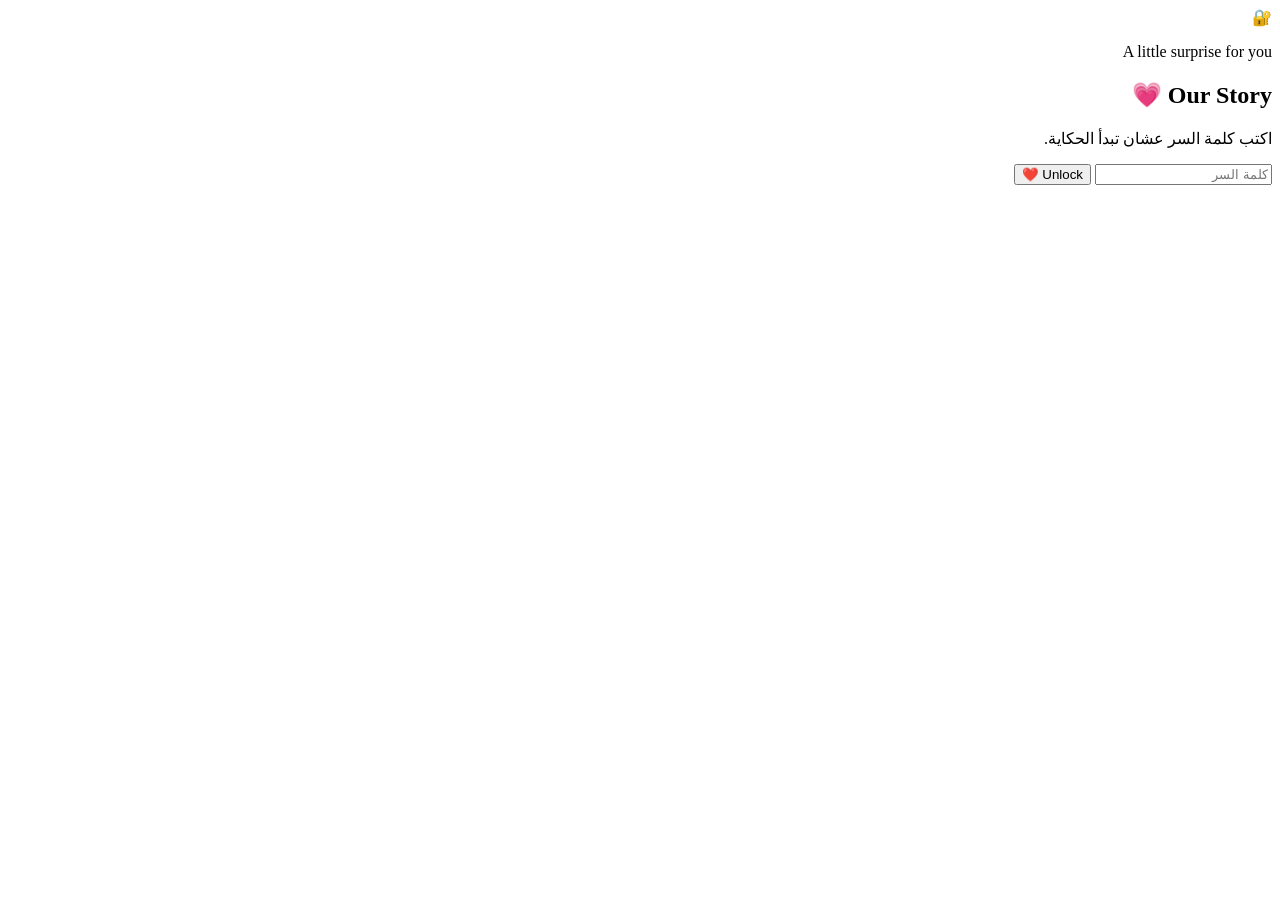
==== index.html @ 0299e7c4 "Add files via upload" ====
<!DOCTYPE html>
<html lang="ar" dir="rtl">
<head>
<meta charset="UTF-8">
<meta name="viewport" content="width=device-width, initial-scale=1.0">
<meta name="theme-color" content="#ffdce9">
<title>Our Story 💗</title>
<link rel="preconnect" href="https://fonts.googleapis.com">
<link rel="preconnect" href="https://fonts.gstatic.com" crossorigin>
<link href="https://fonts.googleapis.com/css2?family=Cairo:wght@400;600;700;800&display=swap" rel="stylesheet">
<link rel="stylesheet" href="style.css">
</head>
<body>
<div id="hearts"></div>

<main class="page">
  <section class="screen active">
    <div class="card center">
      <div class="lock">🔐</div>
      <p class="eyebrow">A little surprise for you</p>
      <h1>Our Story 💗</h1>
      <p>اكتب كلمة السر عشان تبدأ الحكاية.</p>
      <input id="password" type="password" placeholder="كلمة السر">
      <button class="btn" onclick="unlock()">Unlock ❤️</button>
      <small id="error"></small>
    </div>
  </section>
</main>

<script src="script.js"></script>
</body>
</html>
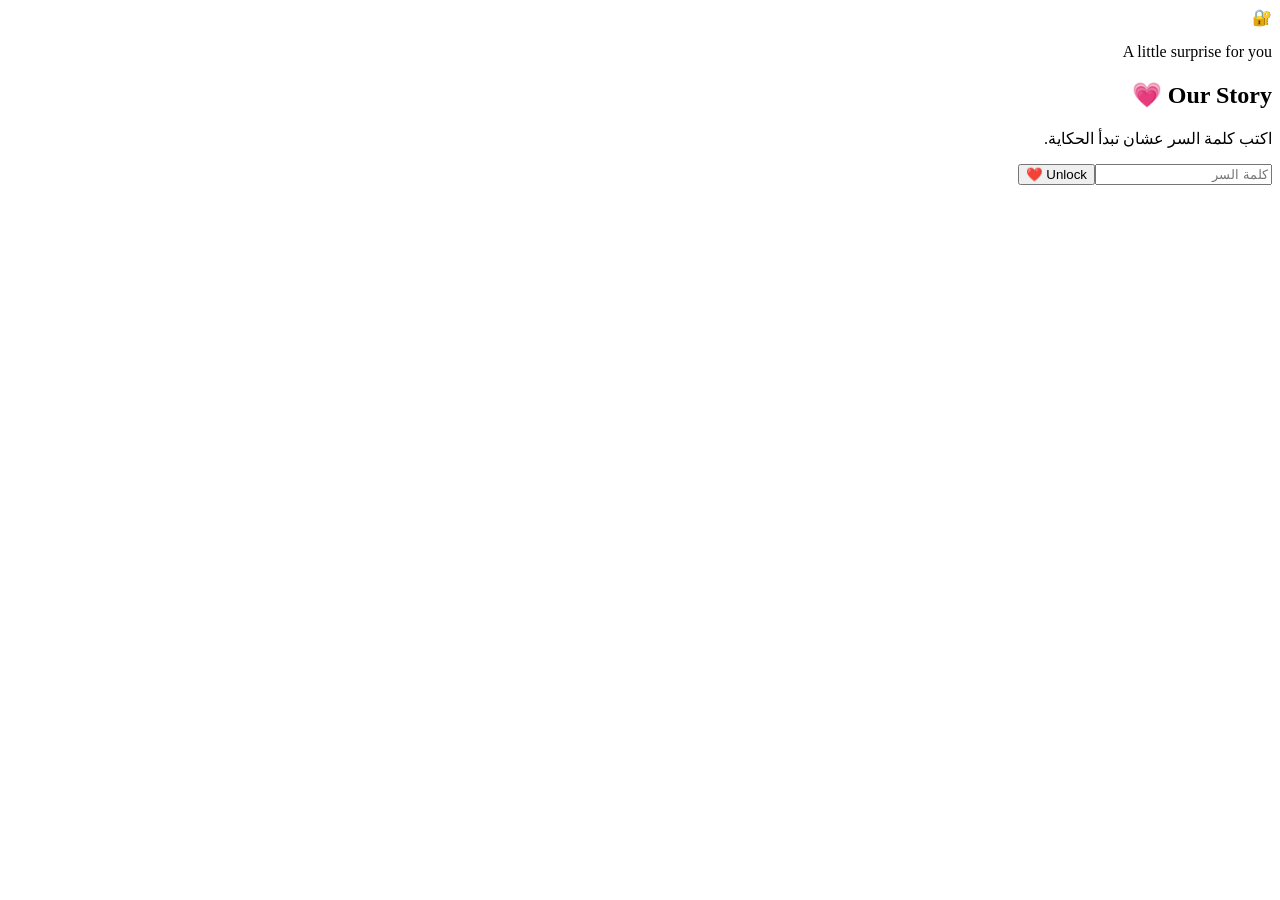
==== commit 4b52f8b7: "Add files via upload" ====
--- a/index.html
+++ b/index.html
@@ -1,32 +1 @@
-<!DOCTYPE html>
-<html lang="ar" dir="rtl">
-<head>
-<meta charset="UTF-8">
-<meta name="viewport" content="width=device-width, initial-scale=1.0">
-<meta name="theme-color" content="#ffdce9">
-<title>Our Story 💗</title>
-<link rel="preconnect" href="https://fonts.googleapis.com">
-<link rel="preconnect" href="https://fonts.gstatic.com" crossorigin>
-<link href="https://fonts.googleapis.com/css2?family=Cairo:wght@400;600;700;800&display=swap" rel="stylesheet">
-<link rel="stylesheet" href="style.css">
-</head>
-<body>
-<div id="hearts"></div>
-
-<main class="page">
-  <section class="screen active">
-    <div class="card center">
-      <div class="lock">🔐</div>
-      <p class="eyebrow">A little surprise for you</p>
-      <h1>Our Story 💗</h1>
-      <p>اكتب كلمة السر عشان تبدأ الحكاية.</p>
-      <input id="password" type="password" placeholder="كلمة السر">
-      <button class="btn" onclick="unlock()">Unlock ❤️</button>
-      <small id="error"></small>
-    </div>
-  </section>
-</main>
-
-<script src="script.js"></script>
-</body>
-</html>+<!DOCTYPE html><html lang="ar" dir="rtl"><head><meta charset="UTF-8"><meta name="viewport" content="width=device-width,initial-scale=1.0"><title>Our Story 💗</title><link rel="preconnect" href="https://fonts.googleapis.com"><link rel="preconnect" href="https://fonts.gstatic.com" crossorigin><link href="https://fonts.googleapis.com/css2?family=Cairo:wght@400;600;700;800&display=swap" rel="stylesheet"><link rel="stylesheet" href="style.css"></head><body><div id="hearts"></div><main class="page"><section class="screen"><div class="card center"><div class="lock">🔐</div><p class="eyebrow">A little surprise for you</p><h1>Our Story 💗</h1><p>اكتب كلمة السر عشان تبدأ الحكاية.</p><input id="password" type="password" placeholder="كلمة السر"><button class="btn" onclick="unlock()">Unlock ❤️</button><small id="error"></small></div></section></main><script src="script.js"></script></body></html>
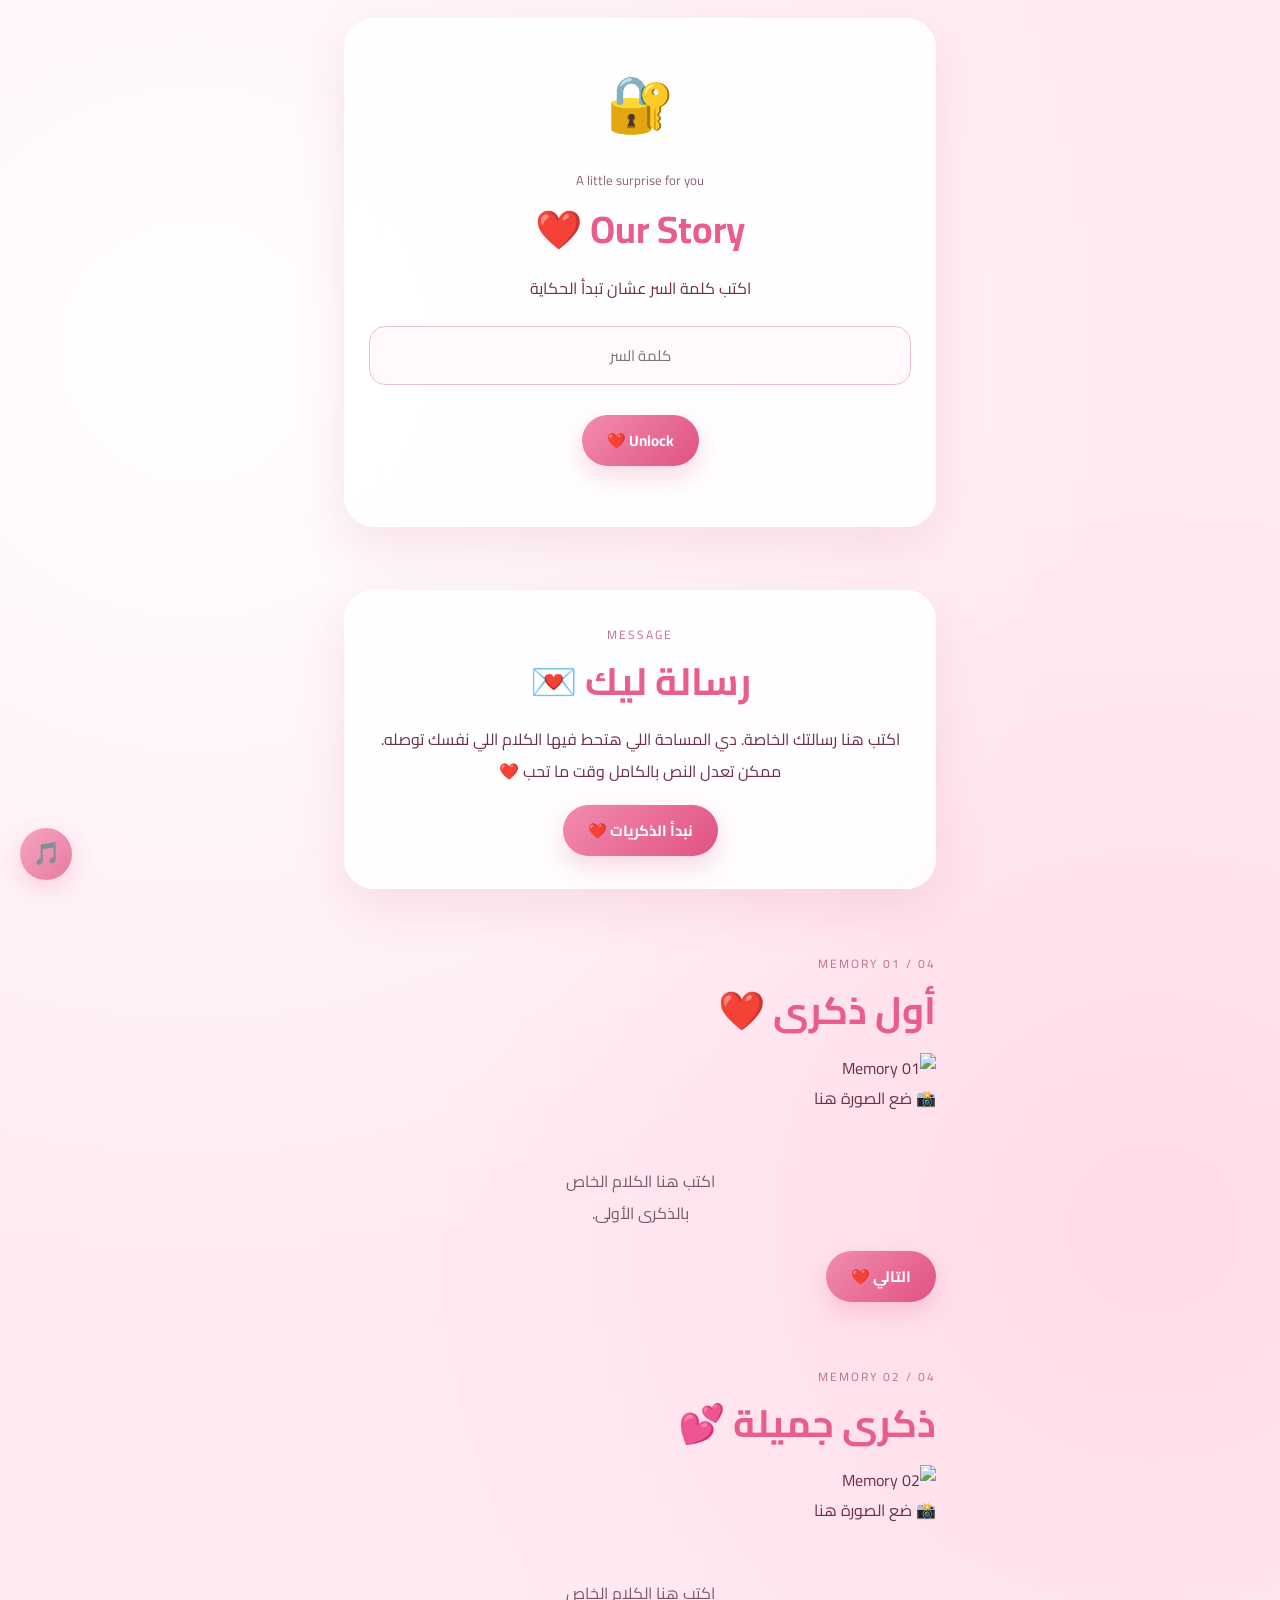
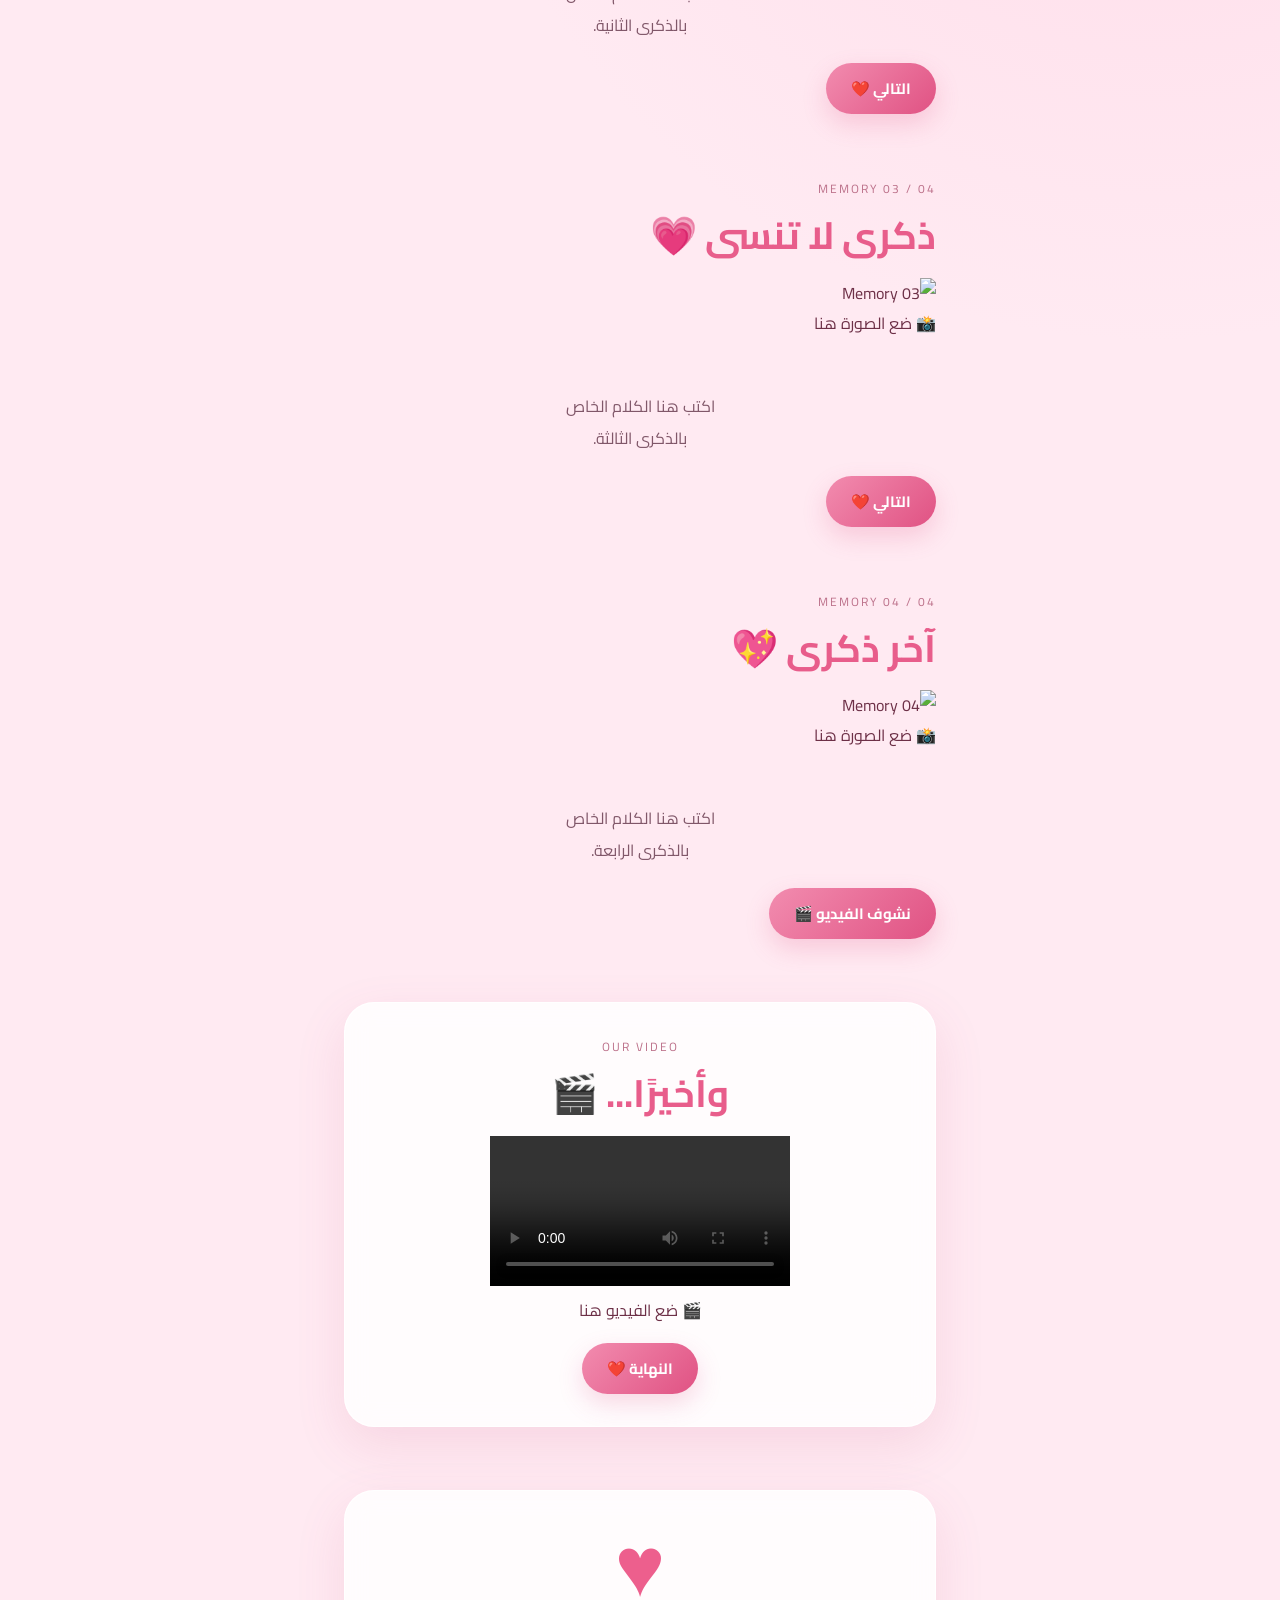
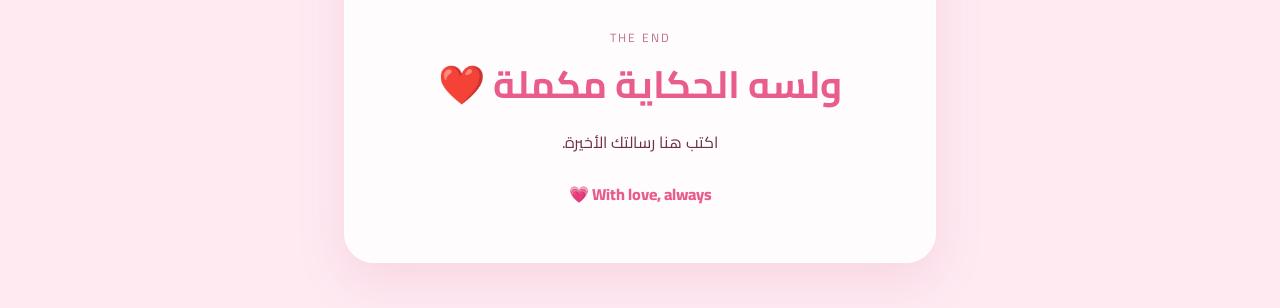
==== commit 5ed49a09: "Update index.html" ====
--- a/index.html
+++ b/index.html
@@ -1 +1,470 @@
-<!DOCTYPE html><html lang="ar" dir="rtl"><head><meta charset="UTF-8"><meta name="viewport" content="width=device-width,initial-scale=1.0"><title>Our Story 💗</title><link rel="preconnect" href="https://fonts.googleapis.com"><link rel="preconnect" href="https://fonts.gstatic.com" crossorigin><link href="https://fonts.googleapis.com/css2?family=Cairo:wght@400;600;700;800&display=swap" rel="stylesheet"><link rel="stylesheet" href="style.css"></head><body><div id="hearts"></div><main class="page"><section class="screen"><div class="card center"><div class="lock">🔐</div><p class="eyebrow">A little surprise for you</p><h1>Our Story 💗</h1><p>اكتب كلمة السر عشان تبدأ الحكاية.</p><input id="password" type="password" placeholder="كلمة السر"><button class="btn" onclick="unlock()">Unlock ❤️</button><small id="error"></small></div></section></main><script src="script.js"></script></body></html>+<!DOCTYPE html>
+<html lang="ar" dir="rtl">
+
+<head>
+
+    <meta charset="UTF-8">
+
+    <meta
+        name="viewport"
+        content="width=device-width, initial-scale=1.0"
+    >
+
+    <title>Our Story ❤️</title>
+
+    <link
+        rel="preconnect"
+        href="https://fonts.googleapis.com"
+    >
+
+    <link
+        rel="preconnect"
+        href="https://fonts.gstatic.com"
+        crossorigin
+    >
+
+    <link
+        href="https://fonts.googleapis.com/css2?family=Cairo:wght@400;600;700;800&display=swap"
+        rel="stylesheet"
+    >
+
+    <link
+        rel="stylesheet"
+        href="style.css"
+    >
+
+</head>
+
+
+<body>
+
+
+<!-- ================= Floating Hearts ================= -->
+
+<div id="hearts"></div>
+
+
+<!-- ================= Music ================= -->
+
+<audio
+    id="bgMusic"
+    src="assets/music/song.mp3"
+    loop
+    preload="auto">
+</audio>
+
+
+<!-- ================= Website ================= -->
+
+<main id="app">
+
+
+    <!-- ================= Unlock ================= -->
+
+    <section
+        class="page active"
+        id="unlockPage"
+    >
+
+        <div class="card center">
+
+            <div class="lock">
+                🔐
+            </div>
+
+            <span class="eyebrow">
+                A little surprise for you
+            </span>
+
+            <h1>
+                Our Story ❤️
+            </h1>
+
+            <p>
+                اكتب كلمة السر عشان تبدأ الحكاية
+            </p>
+
+            <input
+                type="password"
+                id="password"
+                placeholder="كلمة السر"
+            >
+
+            <button
+                class="btn"
+                id="unlockButton"
+            >
+                Unlock ❤️
+            </button>
+
+            <small id="error"></small>
+
+        </div>
+
+    </section>
+
+
+
+    <!-- ================= Message ================= -->
+
+    <section
+        class="page"
+        id="messagePage"
+    >
+
+        <div class="card center">
+
+            <span class="number">
+                MESSAGE
+            </span>
+
+            <h1>
+                رسالة ليك 💌
+            </h1>
+
+            <div class="message-text">
+
+                <p>
+                    اكتب هنا رسالتك الخاصة.
+
+                    دي المساحة اللي هتحط فيها
+                    الكلام اللي نفسك توصله.
+
+                    ممكن تعدل النص بالكامل
+                    وقت ما تحب ❤️
+                </p>
+
+            </div>
+
+            <button
+                class="btn next"
+                data-next="memory1Page"
+            >
+                نبدأ الذكريات ❤️
+            </button>
+
+        </div>
+
+    </section>
+
+
+
+    <!-- ================= Memory 1 ================= -->
+
+    <section
+        class="page"
+        id="memory1Page"
+    >
+
+        <div class="memory">
+
+            <span class="number">
+                MEMORY 01 / 04
+            </span>
+
+            <h1>
+                أول ذكرى ❤️
+            </h1>
+
+            <div class="photo">
+
+                <img
+                    src="assets/images/01.jpg"
+                    alt="Memory 01"
+                >
+
+                <div class="photo-placeholder">
+                    📸
+                    <span>
+                        ضع الصورة هنا
+                    </span>
+                </div>
+
+            </div>
+
+            <div class="memory-text">
+
+                <p>
+                    اكتب هنا الكلام الخاص
+                    بالذكرى الأولى.
+                </p>
+
+            </div>
+
+            <button
+                class="btn next"
+                data-next="memory2Page"
+            >
+                التالي ❤️
+            </button>
+
+        </div>
+
+    </section>
+
+
+
+    <!-- ================= Memory 2 ================= -->
+
+    <section
+        class="page"
+        id="memory2Page"
+    >
+
+        <div class="memory">
+
+            <span class="number">
+                MEMORY 02 / 04
+            </span>
+
+            <h1>
+                ذكرى جميلة 💕
+            </h1>
+
+            <div class="photo">
+
+                <img
+                    src="assets/images/02.jpg"
+                    alt="Memory 02"
+                >
+
+                <div class="photo-placeholder">
+                    📸
+                    <span>
+                        ضع الصورة هنا
+                    </span>
+                </div>
+
+            </div>
+
+            <div class="memory-text">
+
+                <p>
+                    اكتب هنا الكلام الخاص
+                    بالذكرى الثانية.
+                </p>
+
+            </div>
+
+            <button
+                class="btn next"
+                data-next="memory3Page"
+            >
+                التالي ❤️
+            </button>
+
+        </div>
+
+    </section>
+
+
+
+    <!-- ================= Memory 3 ================= -->
+
+    <section
+        class="page"
+        id="memory3Page"
+    >
+
+        <div class="memory">
+
+            <span class="number">
+                MEMORY 03 / 04
+            </span>
+
+            <h1>
+                ذكرى لا تنسى 💗
+            </h1>
+
+            <div class="photo">
+
+                <img
+                    src="assets/images/03.jpg"
+                    alt="Memory 03"
+                >
+
+                <div class="photo-placeholder">
+                    📸
+                    <span>
+                        ضع الصورة هنا
+                    </span>
+                </div>
+
+            </div>
+
+            <div class="memory-text">
+
+                <p>
+                    اكتب هنا الكلام الخاص
+                    بالذكرى الثالثة.
+                </p>
+
+            </div>
+
+            <button
+                class="btn next"
+                data-next="memory4Page"
+            >
+                التالي ❤️
+            </button>
+
+        </div>
+
+    </section>
+
+
+
+    <!-- ================= Memory 4 ================= -->
+
+    <section
+        class="page"
+        id="memory4Page"
+    >
+
+        <div class="memory">
+
+            <span class="number">
+                MEMORY 04 / 04
+            </span>
+
+            <h1>
+                آخر ذكرى 💖
+            </h1>
+
+            <div class="photo">
+
+                <img
+                    src="assets/images/04.jpg"
+                    alt="Memory 04"
+                >
+
+                <div class="photo-placeholder">
+                    📸
+                    <span>
+                        ضع الصورة هنا
+                    </span>
+                </div>
+
+            </div>
+
+            <div class="memory-text">
+
+                <p>
+                    اكتب هنا الكلام الخاص
+                    بالذكرى الرابعة.
+                </p>
+
+            </div>
+
+            <button
+                class="btn next"
+                data-next="videoPage"
+            >
+                نشوف الفيديو 🎬
+            </button>
+
+        </div>
+
+    </section>
+
+
+
+    <!-- ================= Video ================= -->
+
+    <section
+        class="page"
+        id="videoPage"
+    >
+
+        <div class="card center">
+
+            <span class="number">
+                OUR VIDEO
+            </span>
+
+            <h1>
+                وأخيرًا... 🎬
+            </h1>
+
+            <div class="video-box">
+
+                <video
+                    id="storyVideo"
+                    controls
+                    playsinline
+                    preload="metadata"
+                >
+
+                    <source
+                        src="assets/videos/video.mp4"
+                        type="video/mp4"
+                    >
+
+                    المتصفح لا يدعم تشغيل الفيديو.
+
+                </video>
+
+                <div class="video-placeholder">
+                    🎬
+                    <span>
+                        ضع الفيديو هنا
+                    </span>
+                </div>
+
+            </div>
+
+            <button
+                class="btn next"
+                data-next="finalPage"
+            >
+                النهاية ❤️
+            </button>
+
+        </div>
+
+    </section>
+
+
+
+    <!-- ================= Final ================= -->
+
+    <section
+        class="page"
+        id="finalPage"
+    >
+
+        <div class="card center">
+
+            <div class="big-heart">
+                ♥
+            </div>
+
+            <span class="number">
+                THE END
+            </span>
+
+            <h1>
+                ولسه الحكاية مكملة ❤️
+            </h1>
+
+            <p>
+                اكتب هنا رسالتك الأخيرة.
+            </p>
+
+            <p class="signature">
+                With love, always 💗
+            </p>
+
+        </div>
+
+    </section>
+
+
+</main>
+
+
+<script src="script.js"></script>
+
+</body>
+
+</html>
--- a/style.css
+++ b/style.css
@@ -0,0 +1,559 @@
+* {
+    box-sizing: border-box;
+    margin: 0;
+    padding: 0;
+}
+
+:root {
+    --bg: #ffeaf2;
+    --card: rgba(255, 255, 255, 0.86);
+    --pink: #e85d8b;
+    --pink-dark: #d94d7c;
+    --dark: #6d3047;
+    --muted: #8c6573;
+    --border: #f2bfd1;
+}
+
+/* ================= General ================= */
+
+html {
+    scroll-behavior: smooth;
+}
+
+body {
+    font-family: "Cairo", sans-serif;
+    color: var(--dark);
+    min-height: 100vh;
+    overflow-x: hidden;
+
+    background:
+        radial-gradient(
+            circle at 15% 10%,
+            #ffffff 0,
+            transparent 28%
+        ),
+        radial-gradient(
+            circle at 90% 35%,
+            rgba(255, 197, 218, 0.4) 0,
+            transparent 28%
+        ),
+        var(--bg);
+}
+
+/* ================= Floating Hearts ================= */
+
+#hearts {
+    position: fixed;
+    inset: 0;
+
+    overflow: hidden;
+    pointer-events: none;
+
+    z-index: 0;
+}
+
+.heart {
+    position: absolute;
+    bottom: -50px;
+
+    opacity: 0.65;
+
+    animation:
+        heartUp linear forwards;
+}
+
+@keyframes heartUp {
+
+    0% {
+        transform:
+            translateY(0)
+            rotate(0deg);
+
+        opacity: 0;
+    }
+
+    10% {
+        opacity: 0.65;
+    }
+
+    100% {
+        transform:
+            translateY(-115vh)
+            rotate(25deg);
+
+        opacity: 0;
+    }
+}
+
+/* ================= Container ================= */
+
+.page {
+    width: min(100%, 620px);
+
+    margin: auto;
+
+    padding:
+        18px
+        14px
+        45px;
+
+    position: relative;
+
+    z-index: 1;
+}
+
+/* ================= Screen ================= */
+
+.screen {
+    min-height:
+        calc(100vh - 36px);
+
+    display: grid;
+
+    place-items: center;
+}
+
+/* ================= Card ================= */
+
+.card {
+    width: 100%;
+
+    background:
+        var(--card);
+
+    border:
+        1px solid
+        rgba(255, 255, 255, 0.95);
+
+    border-radius:
+        30px;
+
+    padding:
+        32px 24px;
+
+    box-shadow:
+        0 18px 50px
+        rgba(196, 78, 120, 0.13);
+
+    backdrop-filter:
+        blur(14px);
+
+    -webkit-backdrop-filter:
+        blur(14px);
+}
+
+.center {
+    text-align: center;
+}
+
+/* ================= Unlock ================= */
+
+.lock {
+    font-size: 55px;
+
+    margin-bottom: 10px;
+}
+
+.eyebrow {
+    font-size: 13px;
+
+    color:
+        var(--muted);
+}
+
+h1 {
+    font-size: 38px;
+
+    line-height: 1.25;
+
+    color:
+        var(--pink);
+
+    margin:
+        12px 0 18px;
+}
+
+p {
+    font-size: 16px;
+
+    line-height: 2;
+}
+
+/* ================= Password ================= */
+
+input {
+    display: block;
+
+    width: 100%;
+
+    margin:
+        22px 0 12px;
+
+    padding:
+        14px 18px;
+
+    border:
+        1px solid
+        var(--border);
+
+    border-radius:
+        16px;
+
+    background:
+        #fff9fb;
+
+    font-family:
+        "Cairo",
+        sans-serif;
+
+    font-size: 15px;
+
+    outline: none;
+
+    text-align: center;
+
+    transition:
+        0.25s;
+}
+
+input:focus {
+    border-color:
+        var(--pink);
+
+    box-shadow:
+        0 0 0 4px
+        rgba(232, 93, 139, 0.08);
+}
+
+/* ================= Buttons ================= */
+
+.btn {
+    display: inline-block;
+
+    text-decoration: none;
+
+    border: 0;
+
+    border-radius:
+        999px;
+
+    padding:
+        11px 25px;
+
+    background:
+        linear-gradient(
+            135deg,
+            #f28caf,
+            #e05283
+        );
+
+    color:
+        #ffffff;
+
+    font-family:
+        "Cairo",
+        sans-serif;
+
+    font-size: 15px;
+
+    font-weight: 700;
+
+    cursor: pointer;
+
+    box-shadow:
+        0 10px 25px
+        rgba(224, 82, 131, 0.22);
+
+    margin-top: 18px;
+
+    transition:
+        transform 0.25s ease,
+        box-shadow 0.25s ease;
+}
+
+.btn:hover {
+    transform:
+        translateY(-2px);
+
+    box-shadow:
+        0 14px 30px
+        rgba(224, 82, 131, 0.28);
+}
+
+.btn:active {
+    transform:
+        scale(0.97);
+}
+
+/* ================= Actions ================= */
+
+.actions {
+    text-align: center;
+
+    margin-top: 12px;
+}
+
+/* ================= Numbers ================= */
+
+.number {
+    display: block;
+
+    font-size: 12px;
+
+    color:
+        #bd728b;
+
+    letter-spacing:
+        2px;
+}
+
+/* ================= Message ================= */
+
+.long-text {
+    white-space:
+        pre-line;
+}
+
+/* ================= Memories ================= */
+
+.memory-page {
+    min-height:
+        calc(100vh - 36px);
+
+    display: flex;
+
+    flex-direction:
+        column;
+
+    justify-content:
+        center;
+
+    padding:
+        25px 0;
+}
+
+.memory-head {
+    text-align: center;
+
+    margin-bottom:
+        22px;
+}
+
+.memory-head h1 {
+    margin-bottom:
+        0;
+}
+
+/* ================= Photo ================= */
+
+.photo-frame {
+    width: 100%;
+
+    background:
+        rgba(255, 255, 255, 0.8);
+
+    padding:
+        10px;
+
+    border-radius:
+        28px;
+
+    box-shadow:
+        0 18px 50px
+        rgba(196, 78, 120, 0.13);
+}
+
+.photo-frame img {
+    display: block;
+
+    width: 100%;
+
+    aspect-ratio:
+        4 / 5;
+
+    object-fit:
+        cover;
+
+    border-radius:
+        21px;
+
+    background:
+        linear-gradient(
+            135deg,
+            #fce3ec,
+            #ffffff
+        );
+
+    transition:
+        transform 0.35s ease;
+}
+
+.photo-frame img:hover {
+    transform:
+        scale(1.015);
+}
+
+/* ================= Memory Text ================= */
+
+.memory-text {
+    text-align:
+        center;
+
+    padding:
+        20px 10px 4px;
+
+    min-height:
+        100px;
+}
+
+.memory-text p {
+    color:
+        #805769;
+
+    white-space:
+        pre-line;
+}
+
+/* ================= Next Button ================= */
+
+.next-btn {
+    align-self:
+        center;
+
+    margin-top:
+        16px;
+}
+
+/* ================= Final ================= */
+
+.big-heart {
+    font-size:
+        85px;
+
+    color:
+        #ed5f8d;
+
+    line-height:
+        1;
+
+    animation:
+        heartPulse
+        1.4s
+        ease-in-out
+        infinite;
+
+    margin-bottom:
+        18px;
+}
+
+@keyframes heartPulse {
+
+    0% {
+        transform:
+            scale(1);
+    }
+
+    50% {
+        transform:
+            scale(1.12);
+    }
+
+    100% {
+        transform:
+            scale(1);
+    }
+}
+
+.signature {
+    color:
+        var(--pink);
+
+    font-weight:
+        800;
+
+    margin:
+        20px 0;
+}
+
+/* ================= Error ================= */
+
+#error {
+    display:
+        block;
+
+    min-height:
+        22px;
+
+    color:
+        #d34b72;
+
+    font-size:
+        12px;
+
+    margin-top:
+        6px;
+}
+
+/* ================= Mobile ================= */
+
+@media (max-width: 420px) {
+
+    .page {
+        padding-left:
+            12px;
+
+        padding-right:
+            12px;
+    }
+
+    h1 {
+        font-size:
+            34px;
+    }
+
+    .card {
+        padding:
+            28px 20px;
+    }
+
+    .memory-page {
+        padding-top:
+            15px;
+    }
+
+    .photo-frame {
+        padding:
+            8px;
+
+        border-radius:
+            24px;
+    }
+
+    .photo-frame img {
+        border-radius:
+            18px;
+    }
+
+    .btn {
+        padding:
+            10px 21px;
+
+        font-size:
+            14px;
+    }
+}
+
+/* ================= Small Phones ================= */
+
+@media (max-width: 350px) {
+
+    h1 {
+        font-size:
+            30px;
+    }
+
+    .memory-text p {
+        font-size:
+            14px;
+    }
+  }
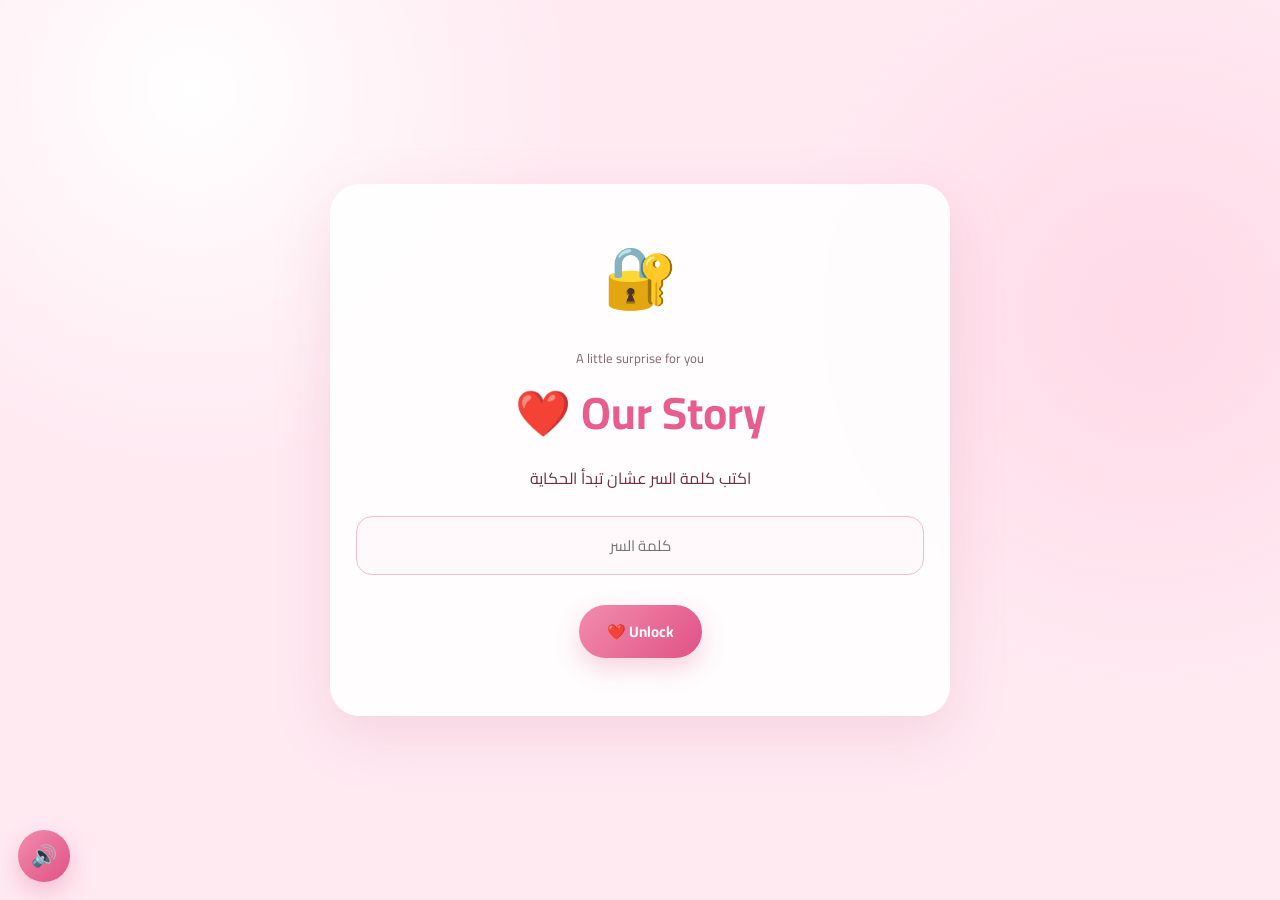
==== commit 6203e736: "Update index.html" ====
--- a/index.html
+++ b/index.html
@@ -166,27 +166,15 @@
                 أول ذكرى ❤️
             </h1>
 
-            <div class="photo">
-
-                <img
-                    src="assets/images/01.jpg"
-                    alt="Memory 01"
-                >
-
-                <div class="photo-placeholder">
-                    📸
-                    <span>
-                        ضع الصورة هنا
-                    </span>
-                </div>
-
-            </div>
-
-            <div class="memory-text">
+            <div class="memory-box">
 
                 <p>
-                    اكتب هنا الكلام الخاص
-                    بالذكرى الأولى.
+                    اكتب هنا كلام الذكرى الأولى...
+
+                    ممكن تحكي الموقف،
+                    وتكتب التفاصيل،
+                    أو الإحساس المرتبط
+                    بالذكرى ❤️
                 </p>
 
             </div>
@@ -221,27 +209,14 @@
                 ذكرى جميلة 💕
             </h1>
 
-            <div class="photo">
-
-                <img
-                    src="assets/images/02.jpg"
-                    alt="Memory 02"
-                >
-
-                <div class="photo-placeholder">
-                    📸
-                    <span>
-                        ضع الصورة هنا
-                    </span>
-                </div>
-
-            </div>
-
-            <div class="memory-text">
+            <div class="memory-box">
 
                 <p>
-                    اكتب هنا الكلام الخاص
-                    بالذكرى الثانية.
+                    اكتب هنا كلام الذكرى الثانية...
+
+                    ممكن تحكي موقف مختلف،
+                    أو حاجة جميلة حصلت
+                    وفضلت فاكرها ❤️
                 </p>
 
             </div>
@@ -276,27 +251,14 @@
                 ذكرى لا تنسى 💗
             </h1>
 
-            <div class="photo">
-
-                <img
-                    src="assets/images/03.jpg"
-                    alt="Memory 03"
-                >
-
-                <div class="photo-placeholder">
-                    📸
-                    <span>
-                        ضع الصورة هنا
-                    </span>
-                </div>
-
-            </div>
-
-            <div class="memory-text">
+            <div class="memory-box">
 
                 <p>
-                    اكتب هنا الكلام الخاص
-                    بالذكرى الثالثة.
+                    اكتب هنا كلام الذكرى الثالثة...
+
+                    هنا ممكن تحكي عن
+                    أجمل لحظة أو موقف
+                    مستحيل تنساه ❤️
                 </p>
 
             </div>
@@ -331,27 +293,13 @@
                 آخر ذكرى 💖
             </h1>
 
-            <div class="photo">
-
-                <img
-                    src="assets/images/04.jpg"
-                    alt="Memory 04"
-                >
-
-                <div class="photo-placeholder">
-                    📸
-                    <span>
-                        ضع الصورة هنا
-                    </span>
-                </div>
-
-            </div>
-
-            <div class="memory-text">
+            <div class="memory-box">
 
                 <p>
-                    اكتب هنا الكلام الخاص
-                    بالذكرى الرابعة.
+                    اكتب هنا كلام الذكرى الرابعة...
+
+                    ختام الذكريات قبل
+                    ما نروح للفيديو ❤️
                 </p>
 
             </div>
@@ -405,10 +353,13 @@
                 </video>
 
                 <div class="video-placeholder">
+
                     🎬
+
                     <span>
                         ضع الفيديو هنا
                     </span>
+
                 </div>
 
             </div>
--- a/style.css
+++ b/style.css
@@ -6,60 +6,54 @@
 
 :root {
     --bg: #ffeaf2;
-    --card: rgba(255, 255, 255, 0.86);
+    --card: rgba(255,255,255,.88);
     --pink: #e85d8b;
     --pink-dark: #d94d7c;
     --dark: #6d3047;
     --muted: #8c6573;
-    --border: #f2bfd1;
-}
-
-/* ================= General ================= */
-
-html {
-    scroll-behavior: smooth;
+}
+
+html,
+body {
+    width: 100%;
+    min-height: 100%;
 }
 
 body {
     font-family: "Cairo", sans-serif;
     color: var(--dark);
-    min-height: 100vh;
-    overflow-x: hidden;
+    overflow: hidden;
 
     background:
         radial-gradient(
             circle at 15% 10%,
-            #ffffff 0,
+            #ffffff,
             transparent 28%
         ),
         radial-gradient(
             circle at 90% 35%,
-            rgba(255, 197, 218, 0.4) 0,
-            transparent 28%
+            rgba(255,197,218,.45),
+            transparent 30%
         ),
         var(--bg);
 }
 
-/* ================= Floating Hearts ================= */
+
+/* ================= Hearts ================= */
 
 #hearts {
     position: fixed;
     inset: 0;
-
     overflow: hidden;
     pointer-events: none;
-
     z-index: 0;
 }
 
 .heart {
     position: absolute;
-    bottom: -50px;
-
-    opacity: 0.65;
-
-    animation:
-        heartUp linear forwards;
+    bottom: -40px;
+    animation: heartUp linear forwards;
+    opacity: .6;
 }
 
 @keyframes heartUp {
@@ -67,178 +61,246 @@
     0% {
         transform:
             translateY(0)
-            rotate(0deg);
-
+            rotate(0);
         opacity: 0;
     }
 
     10% {
-        opacity: 0.65;
+        opacity: .6;
     }
 
     100% {
         transform:
-            translateY(-115vh)
+            translateY(-110vh)
             rotate(25deg);
-
         opacity: 0;
     }
 }
 
-/* ================= Container ================= */
+
+/* ================= App ================= */
+
+#app {
+    position: relative;
+    z-index: 1;
+    width: 100%;
+    min-height: 100vh;
+}
+
+
+/* ================= Pages ================= */
 
 .page {
+    position: absolute;
+
+    inset: 0;
+
+    width: 100%;
+    min-height: 100vh;
+
+    padding: 20px;
+
+    display: flex;
+    align-items: center;
+    justify-content: center;
+
+    opacity: 0;
+    visibility: hidden;
+
+    transform:
+        translateX(60px)
+        scale(.97);
+
+    transition:
+        opacity .6s ease,
+        transform .6s ease,
+        visibility .6s;
+
+    overflow-y: auto;
+}
+
+.page.active {
+
+    opacity: 1;
+
+    visibility: visible;
+
+    transform:
+        translateX(0)
+        scale(1);
+}
+
+
+/* ================= Card ================= */
+
+.card {
+
     width: min(100%, 620px);
 
-    margin: auto;
-
-    padding:
-        18px
-        14px
-        45px;
-
-    position: relative;
-
-    z-index: 1;
-}
-
-/* ================= Screen ================= */
-
-.screen {
-    min-height:
-        calc(100vh - 36px);
-
-    display: grid;
-
-    place-items: center;
-}
-
-/* ================= Card ================= */
-
-.card {
-    width: 100%;
+    padding: 35px 25px;
+
+    border-radius: 30px;
 
     background:
         var(--card);
 
     border:
         1px solid
-        rgba(255, 255, 255, 0.95);
-
-    border-radius:
-        30px;
-
-    padding:
-        32px 24px;
+        rgba(255,255,255,.9);
 
     box-shadow:
-        0 18px 50px
-        rgba(196, 78, 120, 0.13);
+        0 20px 60px
+        rgba(196,78,120,.15);
 
     backdrop-filter:
-        blur(14px);
+        blur(15px);
 
     -webkit-backdrop-filter:
-        blur(14px);
+        blur(15px);
 }
 
 .center {
     text-align: center;
 }
 
+
+/* ================= Text ================= */
+
+h1 {
+
+    color:
+        var(--pink);
+
+    font-size:
+        clamp(30px,7vw,45px);
+
+    line-height:
+        1.3;
+
+    margin:
+        12px 0 20px;
+}
+
+p {
+
+    font-size:
+        16px;
+
+    line-height:
+        2;
+}
+
+.eyebrow {
+
+    color:
+        var(--muted);
+
+    font-size:
+        13px;
+}
+
+.number {
+
+    display:
+        block;
+
+    color:
+        #bd728b;
+
+    font-size:
+        12px;
+
+    letter-spacing:
+        2px;
+}
+
+
 /* ================= Unlock ================= */
 
 .lock {
-    font-size: 55px;
-
-    margin-bottom: 10px;
-}
-
-.eyebrow {
-    font-size: 13px;
-
-    color:
-        var(--muted);
-}
-
-h1 {
-    font-size: 38px;
-
-    line-height: 1.25;
-
-    color:
-        var(--pink);
-
-    margin:
-        12px 0 18px;
-}
-
-p {
-    font-size: 16px;
-
-    line-height: 2;
-}
-
-/* ================= Password ================= */
+
+    font-size:
+        60px;
+
+    margin-bottom:
+        10px;
+}
 
 input {
-    display: block;
-
-    width: 100%;
-
-    margin:
-        22px 0 12px;
+
+    width:
+        100%;
 
     padding:
         14px 18px;
 
+    margin:
+        22px 0 10px;
+
     border:
         1px solid
-        var(--border);
+        #f2bfd1;
 
     border-radius:
         16px;
 
+    outline:
+        none;
+
     background:
         #fff9fb;
 
+    text-align:
+        center;
+
     font-family:
-        "Cairo",
-        sans-serif;
-
-    font-size: 15px;
-
-    outline: none;
-
-    text-align: center;
-
-    transition:
-        0.25s;
+        inherit;
+
+    font-size:
+        15px;
 }
 
 input:focus {
+
     border-color:
         var(--pink);
 
     box-shadow:
         0 0 0 4px
-        rgba(232, 93, 139, 0.08);
-}
+        rgba(232,93,139,.08);
+}
+
+#error {
+
+    display:
+        block;
+
+    min-height:
+        22px;
+
+    color:
+        #d34b72;
+
+    font-size:
+        12px;
+}
+
 
 /* ================= Buttons ================= */
 
 .btn {
-    display: inline-block;
-
-    text-decoration: none;
-
-    border: 0;
+
+    border:
+        none;
 
     border-radius:
         999px;
 
     padding:
-        11px 25px;
+        12px 28px;
+
+    margin-top:
+        20px;
 
     background:
         linear-gradient(
@@ -248,125 +310,114 @@
         );
 
     color:
-        #ffffff;
+        white;
 
     font-family:
-        "Cairo",
-        sans-serif;
-
-    font-size: 15px;
-
-    font-weight: 700;
-
-    cursor: pointer;
+        inherit;
+
+    font-size:
+        15px;
+
+    font-weight:
+        700;
+
+    cursor:
+        pointer;
 
     box-shadow:
         0 10px 25px
-        rgba(224, 82, 131, 0.22);
-
-    margin-top: 18px;
+        rgba(224,82,131,.25);
 
     transition:
-        transform 0.25s ease,
-        box-shadow 0.25s ease;
+        .25s;
 }
 
 .btn:hover {
+
     transform:
         translateY(-2px);
-
-    box-shadow:
-        0 14px 30px
-        rgba(224, 82, 131, 0.28);
 }
 
 .btn:active {
+
     transform:
-        scale(0.97);
-}
-
-/* ================= Actions ================= */
-
-.actions {
-    text-align: center;
-
-    margin-top: 12px;
-}
-
-/* ================= Numbers ================= */
-
-.number {
-    display: block;
-
-    font-size: 12px;
-
-    color:
-        #bd728b;
-
-    letter-spacing:
-        2px;
-}
+        scale(.97);
+}
+
 
 /* ================= Message ================= */
 
-.long-text {
+.message-text {
+
+    max-width:
+        520px;
+
+    margin:
+        auto;
+}
+
+.message-text p {
+
     white-space:
         pre-line;
 }
 
+
 /* ================= Memories ================= */
 
-.memory-page {
-    min-height:
-        calc(100vh - 36px);
-
-    display: flex;
-
-    flex-direction:
-        column;
-
-    justify-content:
+.memory {
+
+    width:
+        min(100%, 620px);
+
+    text-align:
         center;
+}
+
+.memory h1 {
+
+    margin-bottom:
+        18px;
+}
+
+
+/* ================= Photo ================= */
+
+.photo {
+
+    position:
+        relative;
+
+    width:
+        100%;
+
+    max-width:
+        520px;
+
+    margin:
+        auto;
 
     padding:
-        25px 0;
-}
-
-.memory-head {
-    text-align: center;
-
-    margin-bottom:
-        22px;
-}
-
-.memory-head h1 {
-    margin-bottom:
-        0;
-}
-
-/* ================= Photo ================= */
-
-.photo-frame {
-    width: 100%;
-
-    background:
-        rgba(255, 255, 255, 0.8);
-
-    padding:
-        10px;
+        9px;
 
     border-radius:
         28px;
 
+    background:
+        rgba(255,255,255,.8);
+
     box-shadow:
-        0 18px 50px
-        rgba(196, 78, 120, 0.13);
-}
-
-.photo-frame img {
-    display: block;
-
-    width: 100%;
+        0 20px 55px
+        rgba(196,78,120,.15);
+}
+
+.photo img {
+
+    display:
+        block;
+
+    width:
+        100%;
 
     aspect-ratio:
         4 / 5;
@@ -383,30 +434,71 @@
             #fce3ec,
             #ffffff
         );
-
-    transition:
-        transform 0.35s ease;
-}
-
-.photo-frame img:hover {
-    transform:
-        scale(1.015);
-}
+}
+
+.photo-placeholder {
+
+    position:
+        absolute;
+
+    inset:
+        9px;
+
+    border-radius:
+        21px;
+
+    display:
+        flex;
+
+    flex-direction:
+        column;
+
+    align-items:
+        center;
+
+    justify-content:
+        center;
+
+    gap:
+        8px;
+
+    background:
+        linear-gradient(
+            135deg,
+            #fce3ec,
+            #fff
+        );
+
+    color:
+        #c68199;
+
+    font-size:
+        45px;
+
+    pointer-events:
+        none;
+}
+
+.photo-placeholder span {
+
+    font-size:
+        14px;
+}
+
 
 /* ================= Memory Text ================= */
 
 .memory-text {
-    text-align:
-        center;
 
     padding:
-        20px 10px 4px;
+        18px 10px 0;
 
     min-height:
-        100px;
+        90px;
 }
 
 .memory-text p {
+
     color:
         #805769;
 
@@ -414,101 +506,186 @@
         pre-line;
 }
 
-/* ================= Next Button ================= */
-
-.next-btn {
-    align-self:
+
+/* ================= Video ================= */
+
+.video-box {
+
+    position:
+        relative;
+
+    width:
+        100%;
+
+    border-radius:
+        24px;
+
+    overflow:
+        hidden;
+
+    background:
+        #f8dce6;
+
+    box-shadow:
+        0 15px 45px
+        rgba(196,78,120,.15);
+}
+
+.video-box video {
+
+    display:
+        block;
+
+    width:
+        100%;
+
+    max-height:
+        65vh;
+
+    background:
+        #000;
+
+    border-radius:
+        24px;
+}
+
+.video-placeholder {
+
+    position:
+        absolute;
+
+    inset:
+        0;
+
+    display:
+        flex;
+
+    flex-direction:
+        column;
+
+    align-items:
         center;
 
-    margin-top:
-        16px;
-}
+    justify-content:
+        center;
+
+    gap:
+        8px;
+
+    color:
+        #c68199;
+
+    font-size:
+        50px;
+
+    pointer-events:
+        none;
+}
+
+.video-placeholder span {
+
+    font-size:
+        14px;
+}
+
 
 /* ================= Final ================= */
 
 .big-heart {
-    font-size:
-        85px;
 
     color:
         #ed5f8d;
+
+    font-size:
+        90px;
 
     line-height:
         1;
 
     animation:
-        heartPulse
-        1.4s
+        pulse 1.4s
         ease-in-out
         infinite;
-
-    margin-bottom:
-        18px;
-}
-
-@keyframes heartPulse {
-
-    0% {
-        transform:
-            scale(1);
-    }
+}
+
+@keyframes pulse {
 
     50% {
         transform:
             scale(1.12);
     }
-
-    100% {
-        transform:
-            scale(1);
-    }
 }
 
 .signature {
+
     color:
         var(--pink);
 
     font-weight:
         800;
 
-    margin:
-        20px 0;
-}
-
-/* ================= Error ================= */
-
-#error {
-    display:
-        block;
-
-    min-height:
-        22px;
-
-    color:
-        #d34b72;
-
-    font-size:
-        12px;
-
     margin-top:
-        6px;
-}
+        20px;
+}
+
+
+/* ================= Music Button ================= */
+
+#musicButton {
+
+    position:
+        fixed;
+
+    left:
+        18px;
+
+    bottom:
+        18px;
+
+    width:
+        52px;
+
+    height:
+        52px;
+
+    border:
+        none;
+
+    border-radius:
+        50%;
+
+    background:
+        linear-gradient(
+            135deg,
+            #f28caf,
+            #e05283
+        );
+
+    color:
+        white;
+
+    font-size:
+        21px;
+
+    cursor:
+        pointer;
+
+    z-index:
+        9999;
+
+    box-shadow:
+        0 10px 25px
+        rgba(224,82,131,.3);
+}
+
 
 /* ================= Mobile ================= */
 
-@media (max-width: 420px) {
+@media (max-width: 500px) {
 
     .page {
-        padding-left:
-            12px;
-
-        padding-right:
-            12px;
-    }
-
-    h1 {
-        font-size:
-            34px;
+        padding:
+            15px;
     }
 
     .card {
@@ -516,44 +693,41 @@
             28px 20px;
     }
 
-    .memory-page {
-        padding-top:
-            15px;
-    }
-
-    .photo-frame {
+    .memory {
         padding:
-            8px;
-
-        border-radius:
-            24px;
-    }
-
-    .photo-frame img {
-        border-radius:
-            18px;
-    }
-
-    .btn {
-        padding:
-            10px 21px;
-
-        font-size:
-            14px;
-    }
-}
-
-/* ================= Small Phones ================= */
-
-@media (max-width: 350px) {
-
-    h1 {
-        font-size:
-            30px;
+            10px 0;
+    }
+
+    .photo {
+        max-width:
+            100%;
     }
 
     .memory-text p {
         font-size:
             14px;
     }
-  }
+
+    .btn {
+        font-size:
+            14px;
+
+        padding:
+            10px 22px;
+    }
+
+    #musicButton {
+
+        width:
+            48px;
+
+        height:
+            48px;
+
+        left:
+            14px;
+
+        bottom:
+            14px;
+    }
+}
